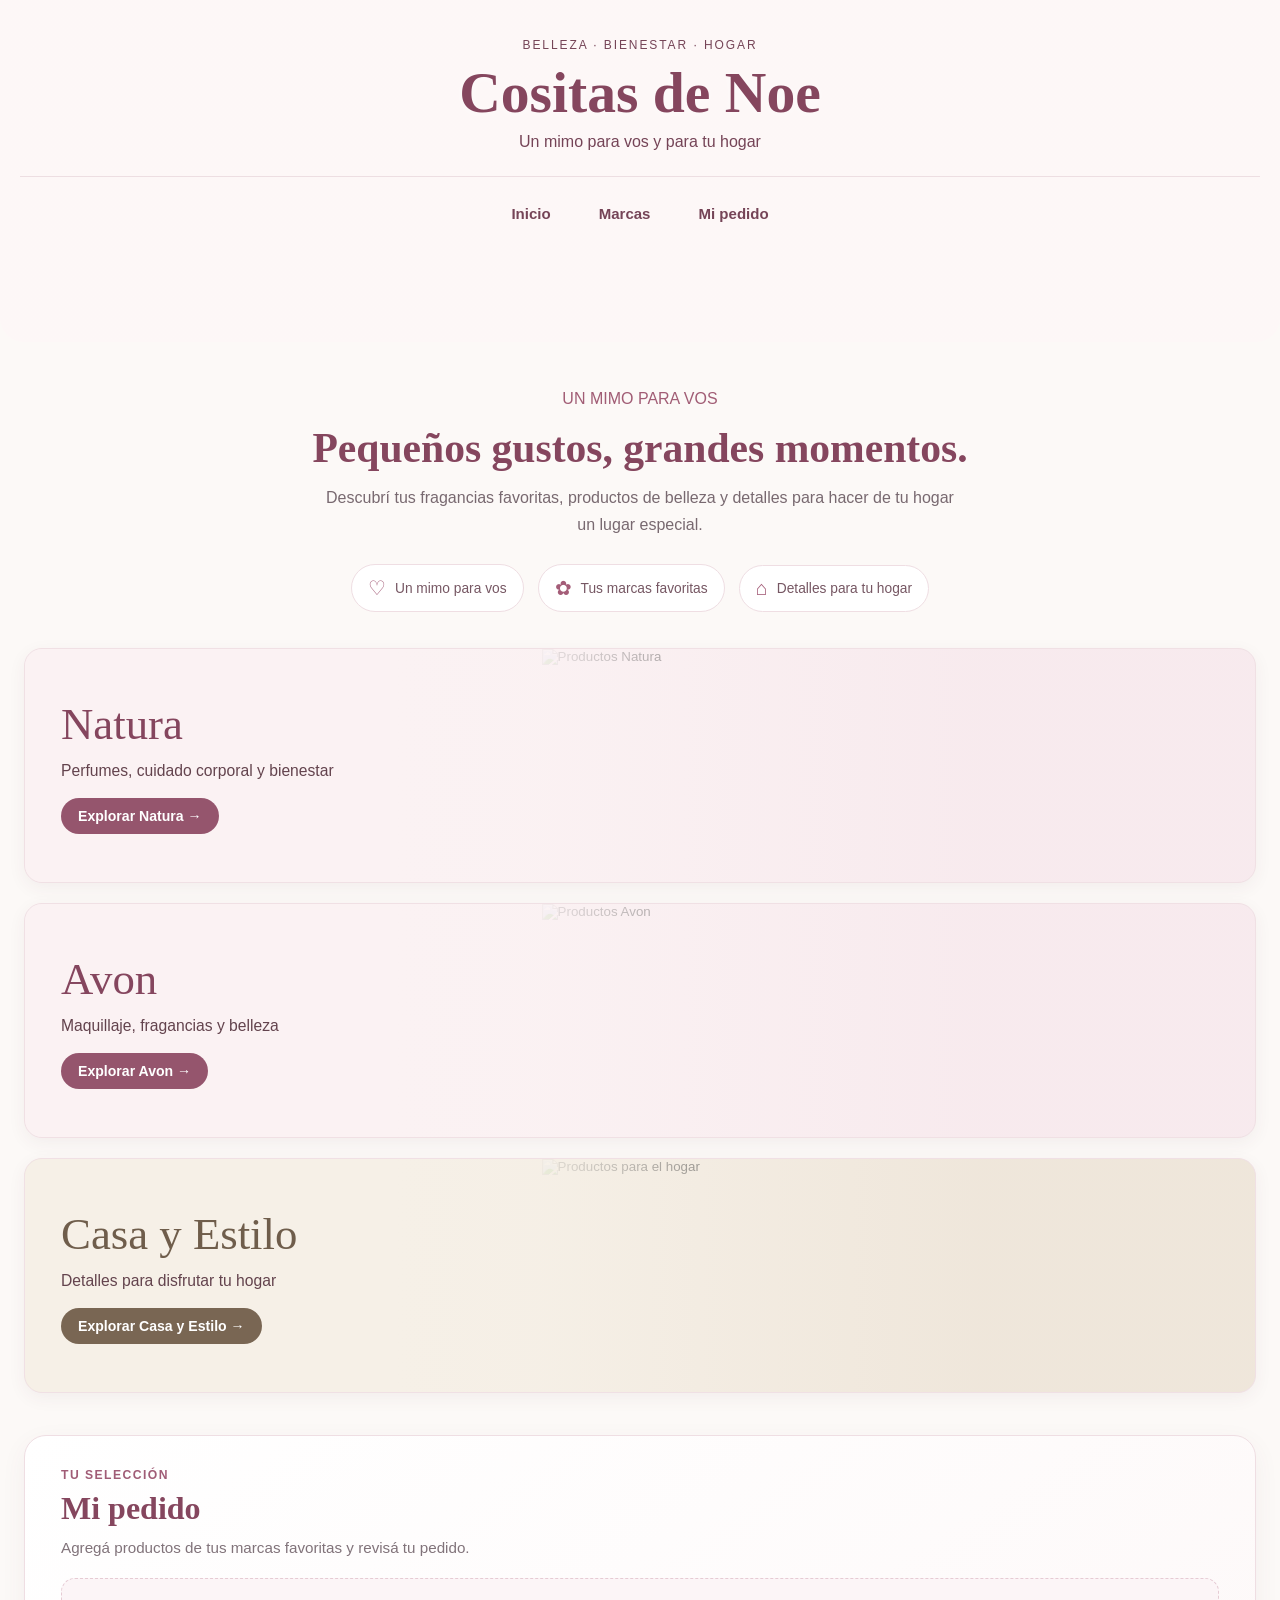
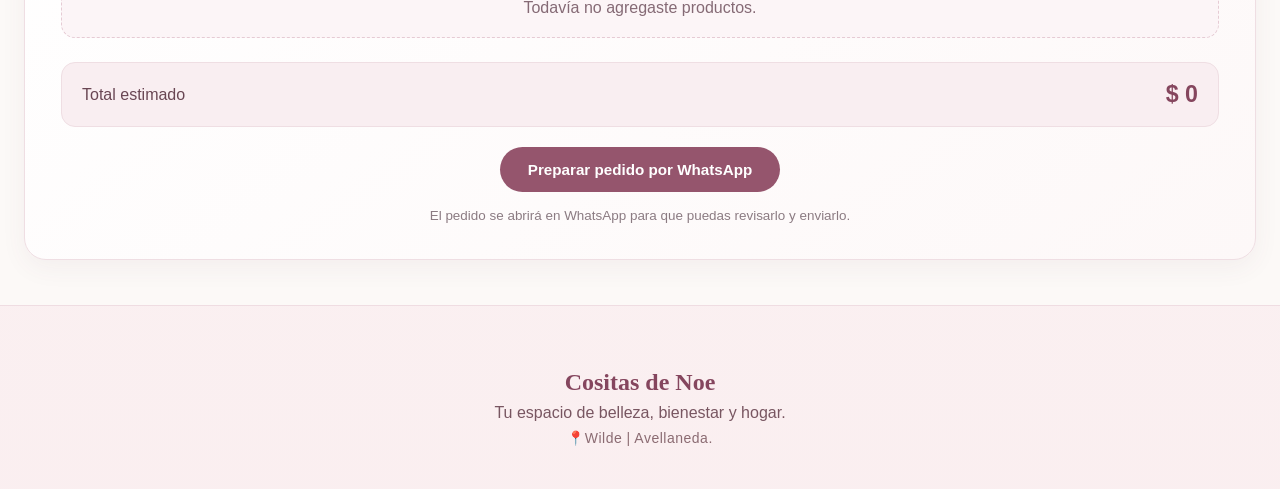
==== index.html @ 389de163 "Add files via upload" ====
<!DOCTYPE html>
<html lang="es">
<head>
  <meta charset="UTF-8">
  <meta name="viewport" content="width=device-width, initial-scale=1.0">
  <title>Cositas de Noe | Belleza y hogar</title>
  <link rel="stylesheet" href="estilos.css">
</head>
<body>
  <header class="encabezado">
    <p class="marca-chica">BELLEZA · BIENESTAR · HOGAR</p>
    <h1>Cositas de Noe</h1>
    <p class="subtitulo">Un mimo para vos y para tu hogar</p>

    <nav class="navegacion">
      <button type="button" id="ir-inicio">Inicio</button>
      <a href="#categorias">Marcas</a>
      <a href="#pedido">Mi pedido</a>
    </nav>
  </header>

  <main>
    <section id="inicio">
     
	<div class="presentacion">
 	 <p class="etiqueta">UN MIMO PARA VOS</p>
  	<h2>Pequeños gustos, grandes momentos.</h2>
 	 <p>
  	  Descubrí tus fragancias favoritas, productos de belleza
	    y detalles para hacer de tu hogar un lugar especial.
 	 </p>

  	<div class="beneficios">
  	  <div class="beneficio">
   	   <span class="beneficio-icono">♡</span>
    	  <span>Un mimo para vos</span>
 	   </div>

  	  <div class="beneficio">
    	  <span class="beneficio-icono">✿</span>
    	  <span>Tus marcas favoritas</span>
   	 </div>

   	 <div class="beneficio">
   	   <span class="beneficio-icono">⌂</span>
   	   <span>Detalles para tu hogar</span>
  	  </div>
	  </div>
	</div>


      <section id="categorias" class="categorias">
        <button class="banner banner-natura" type="button"
          data-categoria="Natura">
          <img src="imagenes/banner-natura.jpg" alt="Productos Natura">
          <span class="banner-texto">
            <strong>Natura</strong>
            <span>Perfumes, cuidado corporal y bienestar</span>
            <span class="banner-enlace">Explorar Natura →</span>
          </span>
        </button>

        <button class="banner banner-avon" type="button"
          data-categoria="Avon">
          <img src="imagenes/banner-avon.jpg" alt="Productos Avon">
          <span class="banner-texto">
            <strong>Avon</strong>
            <span>Maquillaje, fragancias y belleza</span>
            <span class="banner-enlace">Explorar Avon →</span>
          </span>
        </button>

        <button class="banner banner-casa" type="button"
          data-categoria="Casa y Estilo">
          <img src="imagenes/banner-casa.jpg" alt="Productos para el hogar">
          <span class="banner-texto">
            <strong>Casa y Estilo</strong>
            <span>Detalles para disfrutar tu hogar</span>
            <span class="banner-enlace">Explorar Casa y Estilo →</span>
          </span>
        </button>
      </section>
    </section>

    <section id="catalogo" class="catalogo" hidden>
      <button type="button" id="volver-categorias"
        class="boton-volver">← Volver a las marcas</button>

      <div class="titulo-seccion">
        <div>
          <p class="etiqueta">NUESTRO CATÁLOGO</p>
          <h2 id="titulo-catalogo">Productos</h2>
        </div>
        <p id="cantidad-productos" class="contador">0 productos</p>
      </div>

      <p id="categoria-vacia" class="carrito-vacio" hidden>
        Próximamente vas a encontrar productos de esta marca.
      </p>

      <div id="lista-productos" class="grilla-productos"></div>

      <button type="button" id="ver-mas" class="boton boton-verde boton-ancho" hidden>
        Ver más productos
      </button>
    </section>

    <section id="pedido" class="pedido">
      <p class="etiqueta">TU SELECCIÓN</p>
      <h2>Mi pedido</h2>
      <p class="ayuda">
        Agregá productos de tus marcas favoritas y revisá tu pedido.
      </p>

      <div id="carrito-vacio" class="carrito-vacio">
        Todavía no agregaste productos.
      </div>
      <ul id="lista-carrito" class="lista-carrito"></ul>

      <div class="total">
        <span>Total estimado</span>
        <strong id="total">$ 0</strong>
      </div>

      <button id="enviar-whatsapp"
        class="boton boton-verde boton-ancho" type="button">
        Preparar pedido por WhatsApp
      </button>

      <p class="nota">
        El pedido se abrirá en WhatsApp para que puedas revisarlo y enviarlo.
      </p>
    </section>
  </main>

  <footer>
    <p><strong>Cositas de Noe</strong></p>
    <p>Tu espacio de belleza, bienestar y hogar.</p>
    <p class="ubicacion">📍Wilde | Avellaneda.</p>
  </footer>

  <script src="script.js"></script>
</body>
</html>
---- estilos.css ----
/* Colores y tipografía de Cositas de Noe */
body {
  background: #fcf9f7;
  color: #45383c;
  font-family: "Lato", Arial, sans-serif;
}

.encabezado {
  background: linear-gradient(135deg, #f5e1e6, #f8f0e6);
}

.encabezado h1,
.presentacion h2,
.titulo-seccion h2,
.pedido h2 {
  color: #8b4e64;
  font-family: "Playfair Display", Georgia, serif;
}

.marca-chica,
.etiqueta {
  color: #a15d75;
}

.navegacion {
  display: flex;
  flex-wrap: wrap;
  justify-content: center;
  gap: 22px;
  margin-top: 24px;
}

.navegacion a,
.navegacion button {
  border: 0;
  padding: 8px 0;
  background: transparent;
  color: #754457;
  font: inherit;
  font-weight: bold;
  text-decoration: none;
  cursor: pointer;
}

.navegacion a:hover,
.navegacion button:hover {
  color: #b45d7d;
}

/* Portada con los tres banners */
.categorias {
  display: grid;
  gap: 24px;
  margin: 28px 0 55px;
}

.banner {
  position: relative;
  display: flex;
  align-items: center;
  width: 100%;
  min-height: 230px;
  overflow: hidden;
  padding: 30px;
  border: 0;
  border-radius: 22px;
  background: #f0dfe3;
  text-align: left;
  cursor: pointer;
  isolation: isolate;
  box-shadow: 0 6px 22px rgba(85, 49, 61, 0.09);
}

.banner img {
  position: absolute;
  z-index: -2;
  inset: 0;
  width: 100%;
  height: 100%;
  object-fit: cover;
  object-position: center;
  transition: transform 0.35s ease;
}

.banner::after {
  content: "";
  position: absolute;
  z-index: -1;
  inset: 0;
  background: linear-gradient(
    90deg,
    rgba(255, 247, 247, 0.97) 0%,
    rgba(255, 247, 247, 0.88) 38%,
    rgba(255, 247, 247, 0.12) 100%
  );
}

.banner:hover img {
  transform: scale(1.04);
}

.banner-texto {
  display: flex;
  flex-direction: column;
  align-items: flex-start;
  gap: 9px;
  max-width: 420px;
  color: #63434d;
}

.banner-texto strong {
  color: #85465e;
  font-family: "Playfair Display", Georgia, serif;
  font-size: clamp(2rem, 4vw, 2.8rem);
  font-weight: 500;
}

.banner-texto > span:nth-child(2) {
  font-size: 1rem;
  line-height: 1.5;
}

.banner-enlace {
  display: inline-block;
  margin-top: 8px;
  padding: 11px 17px;
  border-radius: 999px;
  background: #95556d;
  color: white;
  font-size: 0.9rem;
  font-weight: bold;
}

.banner-casa {
  background: #eae1d4;
}

.banner-casa::after {
  background: linear-gradient(
    90deg,
    rgba(248, 243, 235, 0.97) 0%,
    rgba(248, 243, 235, 0.86) 38%,
    rgba(248, 243, 235, 0.10) 100%
  );
}

.banner-casa .banner-texto strong {
  color: #6f5d4b;
}

.banner-casa .banner-enlace {
  background: #796653;
}

/* Catálogo y navegación */
.catalogo {
  margin: 42px 0;
  scroll-margin-top: 20px;
}

.boton-volver {
  margin-bottom: 22px;
  padding: 10px 16px;
  border: 1px solid #ead4dc;
  border-radius: 999px;
  background: white;
  color: #8b4e64;
  font-weight: bold;
  cursor: pointer;
}

.boton-verde {
  background: #95556d;
  color: white;
}

.boton-verde:hover {
  background: #7e4359;
}

.boton-agregar {
  background: #f4e2e8;
  color: #85465e;
}

.boton-agregar:hover {
  background: #ebd0da;
}

.boton-agregar:disabled {
  background: #eeeeee;
  color: #777777;
  cursor: not-allowed;
}

.tarjeta {
  border-color: #eee2e4;
  box-shadow: 0 5px 20px rgba(85, 49, 61, 0.06);
}

.imagen-producto {
  background: #faf2f1;
}

.pedido {
  border-color: #eee2e4;
}

.total {
  border-top-color: #f0dce3;
}

footer {
  background: #f4e9e5;
}

footer strong {
  color: #85465e;
}

/* Respeta los elementos ocultos por JavaScript */
[hidden] {
  display: none !important;
}

@media (max-width: 600px) {
  .banner {
    min-height: 205px;
    padding: 22px;
    border-radius: 17px;
  }

  .banner::after {
    background: linear-gradient(
      90deg,
      rgba(255, 247, 247, 0.96) 0%,
      rgba(255, 247, 247, 0.82) 62%,
      rgba(255, 247, 247, 0.24) 100%
    );
  }

  .banner-texto {
    max-width: 85%;
  }

  .banner-texto > span:nth-child(2) {
    font-size: 0.9rem;
  }

  .navegacion {
    gap: 18px;
  }
}

/* Banners compactos para la portada */
.categorias {
  display: grid;
  gap: 22px;
  margin: 30px 0 50px;
}

.banner {
  position: relative;
  display: flex;
  align-items: center;
  min-height: 260px;
  width: 100%;
  padding: 32px 38px;
  overflow: hidden;
  border: 1px solid #f0e0e4;
  border-radius: 22px;
  background: #f7e9ed;
  text-align: left;
  cursor: pointer;
  box-shadow: 0 8px 24px rgba(93, 57, 68, 0.07);
}

.banner img {
  position: absolute;
  inset: 0 0 0 auto;
  width: 58%;
  height: 100%;
  object-fit: cover;
  object-position: center;
  z-index: 0;
}

.banner::after {
  content: "";
  position: absolute;
  inset: 0;
  z-index: 1;
  background: linear-gradient(
    90deg,
    #fbf2f3 0%,
    rgba(251, 242, 243, 0.98) 35%,
    rgba(251, 242, 243, 0.70) 52%,
    rgba(251, 242, 243, 0.03) 100%
  );
  pointer-events: none;
}

.banner-texto {
  position: relative;
  z-index: 2;
  display: flex;
  flex-direction: column;
  align-items: flex-start;
  gap: 10px;
  width: 55%;
  max-width: 460px;
  color: #63434d;
}

.banner-texto strong {
  font-family: "Playfair Display", Georgia, serif;
  font-size: clamp(2rem, 4vw, 3rem);
  font-weight: 500;
  color: #85465e;
}

.banner-texto > span:nth-child(2) {
  font-size: 1rem;
  line-height: 1.5;
}

.banner-enlace {
  margin-top: 8px;
  padding: 11px 18px;
  border-radius: 999px;
  background: #95556d;
  color: white;
  font-size: 0.9rem;
  font-weight: bold;
}

.banner-casa {
  background: #eee5d9;
}

.banner-casa::after {
  background: linear-gradient(
    90deg,
    #f6f0e7 0%,
    rgba(246, 240, 231, 0.98) 35%,
    rgba(246, 240, 231, 0.70) 52%,
    rgba(246, 240, 231, 0.03) 100%
  );
}

.banner-casa .banner-texto strong {
  color: #6f5d4b;
}

.banner-casa .banner-enlace {
  background: #796653;
}

@media (max-width: 600px) {
  .banner {
    min-height: 230px;
    padding: 22px;
  }

  .banner img {
    width: 75%;
  }

  .banner-texto {
    width: 75%;
  }

  .banner::after {
    background: linear-gradient(
      90deg,
      rgba(251, 242, 243, 0.98) 0%,
      rgba(251, 242, 243, 0.88) 52%,
      rgba(251, 242, 243, 0.18) 100%
    );
  }

  .banner-casa::after {
    background: linear-gradient(
      90deg,
      rgba(246, 240, 231, 0.98) 0%,
      rgba(246, 240, 231, 0.88) 52%,
      rgba(246, 240, 231, 0.18) 100%
    );
  }
}

/* ===== DISEÑO GENERAL ===== */

body {
  margin: 0;
  background: #fcf9f7;
  color: #493a40;
  font-family: "Lato", Arial, sans-serif;
}

.encabezado {
  padding: 38px 20px 24px;
  text-align: center;
  background: linear-gradient(135deg, #f7e8ec, #f8f1e8);
}

.encabezado h1 {
  margin: 8px 0;
  font-family: "Playfair Display", Georgia, serif;
  font-size: clamp(2.4rem, 5vw, 3.6rem);
  color: #85465e;
}

.encabezado .subtitulo {
  margin: 8px 0 20px;
  color: #73545e;
}

.marca-chica {
  margin: 0;
  font-size: 0.75rem;
  letter-spacing: 0.16em;
  color: #a15d75;
}

.navegacion {
  display: flex;
  justify-content: center;
  align-items: center;
  gap: 28px;
  margin-top: 18px;
}

.navegacion a,
.navegacion button {
  color: #754457;
  font: inherit;
  font-weight: 700;
  text-decoration: none;
  border: 0;
  background: transparent;
  cursor: pointer;
}

/* ===== CONTENIDO CENTRAL ===== */

main {
  width: min(1120px, calc(100% - 40px));
  margin: 0 auto;
}

.presentacion {
  max-width: 680px;
  margin: 48px auto 36px;
  text-align: center;
}

.presentacion h2,
.titulo-seccion h2,
.pedido h2 {
  color: #85465e;
  font-family: "Playfair Display", Georgia, serif;
}

/* ===== BANNERS DE MARCAS ===== */

.categorias {
  display: grid;
  gap: 22px;
  margin: 0 auto 54px;
}

.banner {
  position: relative;
  isolation: isolate;
  display: flex;
  align-items: center;
  width: 100%;
  min-height: 235px;
  padding: 30px 36px;
  box-sizing: border-box;
  overflow: hidden;
  border: 1px solid #f0e0e4;
  border-radius: 18px;
  background: #f7e9ed;
  text-align: left;
  cursor: pointer;
  box-shadow: 0 5px 18px rgba(93, 57, 68, 0.06);
}

.banner img {
  position: absolute;
  z-index: -2;
  top: 0;
  right: 0;
  width: 58%;
  height: 100%;
  object-fit: cover;
  object-position: center;
}

.banner::after {
  content: "";
  position: absolute;
  z-index: -1;
  inset: 0;
  background: linear-gradient(
    90deg,
    #fbf2f3 0%,
    #fbf2f3 30%,
    rgba(251, 242, 243, 0.92) 42%,
    rgba(251, 242, 243, 0.12) 78%
  );
  pointer-events: none;
}

.banner-texto {
  display: flex;
  flex-direction: column;
  align-items: flex-start;
  gap: 9px;
  width: 53%;
  max-width: 440px;
  color: #63434d;
}

.banner-texto strong {
  font-family: "Playfair Display", Georgia, serif;
  font-size: clamp(2rem, 3.5vw, 2.8rem);
  font-weight: 500;
  color: #85465e;
}

.banner-texto > span:nth-child(2) {
  font-size: 0.98rem;
  line-height: 1.5;
}

.banner-enlace {
  margin-top: 7px;
  padding: 10px 17px;
  border-radius: 999px;
  background: #95556d;
  color: #fff;
  font-size: 0.88rem;
  font-weight: 700;
}

.banner-casa {
  background: #eee5d9;
}

.banner-casa::after {
  background: linear-gradient(
    90deg,
    #f6f0e7 0%,
    #f6f0e7 30%,
    rgba(246, 240, 231, 0.92) 42%,
    rgba(246, 240, 231, 0.12) 78%
  );
}

.banner-casa .banner-texto strong {
  color: #6f5d4b;
}

.banner-casa .banner-enlace {
  background: #796653;
}

/* ===== MÓVILES ===== */

@media (max-width: 600px) {
  main {
    width: calc(100% - 24px);
  }

  .encabezado {
    padding: 30px 16px 22px;
  }

  .navegacion {
    gap: 18px;
  }

  .banner {
    min-height: 215px;
    padding: 22px;
  }

  .banner img {
    width: 70%;
  }

  .banner-texto {
    width: 72%;
  }

  .banner-texto > span:nth-child(2) {
    font-size: 0.88rem;
  }

  .banner::after {
    background: linear-gradient(
      90deg,
      rgba(251, 242, 243, 0.98) 0%,
      rgba(251, 242, 243, 0.90) 48%,
      rgba(251, 242, 243, 0.15) 100%
    );
  }

  .banner-casa::after {
    background: linear-gradient(
      90deg,
      rgba(246, 240, 231, 0.98) 0%,
      rgba(246, 240, 231, 0.90) 48%,
      rgba(246, 240, 231, 0.15) 100%
    );
  }
}

/* ===== APROVECHAR MEJOR EL ANCHO DE LA PANTALLA ===== */

main {
  width: calc(100% - 48px);
  max-width: 1500px;
  margin: 0 auto;
}

/* Un poco menos de margen lateral en las secciones */
.presentacion {
  max-width: 850px;
  margin: 42px auto 32px;
}

.categorias {
  width: 100%;
  margin: 0 auto 40px;
  gap: 20px;
}

.catalogo,
.pedido {
  width: 100%;
  box-sizing: border-box;
}

/* Mejor presentación del pedido */
.pedido {
  padding: 30px;
  border: 1px solid #eee0e4;
  border-radius: 18px;
  background: #fff;
  box-shadow: 0 5px 20px rgba(85, 49, 61, 0.05);
}

.pedido h2 {
  margin-top: 5px;
}

.boton-ancho {
  display: block;
  width: 100%;
  box-sizing: border-box;
  padding: 14px 20px;
  border: none;
  border-radius: 999px;
  background: #95556d;
  color: white;
  font-size: 1rem;
  font-weight: 700;
  cursor: pointer;
}

.boton-ancho:hover {
  background: #7e4359;
}

.nota,
.ayuda,
.contador {
  color: #786970;
}

/* Pie de página */
footer {
  margin-top: 40px;
  padding: 28px 24px;
  text-align: center;
  background: #f4e9e5;
  color: #786970;
}

footer p {
  margin: 5px;
}

/* En celulares, conservar márgenes cómodos */
@media (max-width: 600px) {
  main {
    width: calc(100% - 24px);
  }

  .pedido {
    padding: 20px 16px;
  }
}

.encabezado {
  background:
    linear-gradient(
      rgba(255, 245, 247, 0.48),
      rgba(255, 245, 247, 0.48)
    ),
    url("imagenes/fondoenunciado.jpg");

  background-size: cover;
  background-position: center;
  background-repeat: no-repeat;

  min-height: 280px;
  padding: 38px 20px 28px;
  text-align: center;
  border-radius: 0 0 24px 24px;
}

.encabezado h1 {
  color: #85465e;
  text-shadow: 0 1px 8px rgba(255, 255, 255, 0.6);
}

.encabezado .subtitulo,
.encabezado .marca-chica,
.encabezado .navegacion a,
.encabezado .navegacion button {
  color: #754457;
}

/* Fondo delicado para el pie de página */
footer {
  position: relative;
  isolation: isolate;
  overflow: hidden;
  padding: 55px 24px 35px;
  margin-top: 45px;
  text-align: center;
  background:
    linear-gradient(
      rgba(250, 237, 239, 0.78),
      rgba(250, 237, 239, 0.88)
    ),
    url("imagenes/fondoenunciado.jpg");
  background-size: cover;
  background-position: center bottom;
  background-repeat: no-repeat;
  border-top: 1px solid #efdde2;
  color: #785661;
}

footer p {
  position: relative;
  margin: 8px 0;
}

footer strong {
  color: #85465e;
  font-family: "Playfair Display", Georgia, serif;
  font-size: 1.5rem;
}


/* ===== TARJETAS DE PRODUCTOS: DISEÑO ELEGANTE ===== */

.grilla-productos {
  display: grid;
  grid-template-columns: repeat(4, minmax(0, 1fr));
  gap: 22px;
  align-items: stretch;
}

/* Tarjeta */
.tarjeta {
  display: flex;
  flex-direction: column;
  min-width: 0;
  overflow: hidden;
  border: 1px solid #eee3e5;
  border-radius: 15px;
  background: #fff;
  box-shadow: 0 4px 14px rgba(91, 57, 67, 0.06);
  transition: transform 0.2s ease, box-shadow 0.2s ease;
}

.tarjeta:hover {
  transform: translateY(-3px);
  box-shadow: 0 9px 22px rgba(91, 57, 67, 0.11);
}

/* Imagen: tamaño controlado y fondo suave */
.imagen-producto {
  display: flex;
  align-items: center;
  justify-content: center;
  height: 210px;
  min-height: 210px;
  padding: 16px;
  overflow: hidden;
  background: #fbf6f5;
  box-sizing: border-box;
}

.imagen-producto img {
  display: block;
  width: 100%;
  height: 100%;
  max-width: 100%;
  max-height: 100%;
  object-fit: contain;
  object-position: center;
  transition: transform 0.25s ease;
}

.tarjeta:hover .imagen-producto img {
  transform: scale(1.035);
}

/* Información del producto */
.contenido-tarjeta {
  display: flex;
  flex: 1;
  flex-direction: column;
  padding: 16px;
}

.categoria {
  margin: 0 0 7px;
  color: #a0647b;
  font-size: 0.72rem;
  font-weight: 700;
  letter-spacing: 0.07em;
  text-transform: uppercase;
}

.contenido-tarjeta h3 {
  margin: 0 0 8px;
  color: #694653;
  font-family: "Lato", Arial, sans-serif;
  font-size: 1rem;
  line-height: 1.4;
}

.descripcion {
  flex: 1;
  min-height: 0;
  margin: 0 0 12px;
  color: #81737a;
  font-size: 0.86rem;
  line-height: 1.5;
}

.stock {
  margin: 0 0 12px;
  color: #71846c;
  font-size: 0.8rem;
}

/* Precio y botón */
.fila-precio {
  display: flex;
  flex-wrap: wrap;
  align-items: center;
  justify-content: space-between;
  gap: 10px;
  margin-top: auto;
}

.precio {
  color: #85465e;
  font-size: 1.1rem;
  font-weight: 700;
}

/* Botón agregar: pequeño, redondeado y delicado */
.boton-agregar {
  display: inline-flex;
  align-items: center;
  justify-content: center;
  padding: 9px 13px;
  border: 1px solid #95556d;
  border-radius: 999px;
  background: #95556d;
  color: #fff;
  font-family: inherit;
  font-size: 0.82rem;
  font-weight: 700;
  white-space: nowrap;
  cursor: pointer;
  transition: background 0.2s ease, color 0.2s ease;
}

.boton-agregar:hover:not(:disabled) {
  background: #7e4359;
  border-color: #7e4359;
}

.boton-agregar:disabled {
  border-color: #e6dfe1;
  background: #f3eff0;
  color: #93858b;
  cursor: not-allowed;
}

/* Botón Ver más */
#ver-mas {
  display: block;
  width: auto;
  min-width: 180px;
  margin: 28px auto 0;
  padding: 12px 25px;
  border: 1px solid #95556d;
  border-radius: 999px;
  background: #95556d;
  color: white;
  font-size: 0.92rem;
  font-weight: 700;
  cursor: pointer;
}

#ver-mas:hover {
  background: #7e4359;
}

#ver-mas[hidden] {
  display: none !important;
}

/* Tablet */
@media (max-width: 1000px) {
  .grilla-productos {
    grid-template-columns: repeat(3, minmax(0, 1fr));
    gap: 16px;
  }

  .imagen-producto {
    height: 190px;
    min-height: 190px;
  }
}

/* Celular */
@media (max-width: 650px) {
  .grilla-productos {
    grid-template-columns: repeat(2, minmax(0, 1fr));
    gap: 12px;
  }

  .imagen-producto {
    height: 155px;
    min-height: 155px;
    padding: 10px;
  }

  .contenido-tarjeta {
    padding: 12px;
  }

  .contenido-tarjeta h3 {
    font-size: 0.92rem;
  }

  .descripcion {
    font-size: 0.8rem;
  }

  .fila-precio {
    align-items: flex-start;
    flex-direction: column;
    gap: 9px;
  }

  .boton-agregar {
    width: 100%;
    box-sizing: border-box;
  }
}

/* ===== DISEÑO MEJORADO DEL CARRITO ===== */

.pedido {
  margin: 42px 0;
  padding: 32px 36px;
  border: 1px solid #efdee3;
  border-radius: 22px;
  background: linear-gradient(145deg, #ffffff, #fdf8f8);
  box-shadow: 0 8px 26px rgba(105, 65, 80, 0.06);
}

/* Etiqueta superior */
.pedido > .etiqueta {
  margin: 0 0 8px;
  color: #a05c76;
  font-size: 0.76rem;
  font-weight: 700;
  letter-spacing: 0.12em;
}

/* Título */
.pedido h2 {
  margin: 0 0 12px;
  color: #85465e;
  font-family: "Playfair Display", Georgia, serif;
  font-size: 2rem;
}

/* Texto de ayuda */
.pedido .ayuda {
  margin: 0 0 22px;
  color: #81737a;
  font-size: 0.95rem;
}

/* Carrito vacío */
.carrito-vacio {
  margin: 0;
  padding: 20px;
  border: 1px dashed #e6cbd4;
  border-radius: 14px;
  background: #fcf5f7;
  color: #856a75;
  text-align: center;
}

/* Filas de productos dentro del pedido */
.lista-carrito {
  margin: 12px 0 0;
  padding: 0;
  list-style: none;
}

.item-carrito {
  align-items: center;
  padding: 16px 0;
  border-bottom: 1px solid #f0e4e7;
}

.item-carrito strong {
  color: #694653;
}

.controles-cantidad {
  flex-wrap: wrap;
}

/* Total separado visualmente */
.total {
  display: flex;
  align-items: center;
  justify-content: space-between;
  gap: 15px;
  margin: 24px 0 20px;
  padding: 18px 20px;
  border: 1px solid #efdee3;
  border-radius: 14px;
  background: #f9eef1;
  color: #694653;
  font-size: 1rem;
}

.total strong {
  color: #85465e;
  font-size: 1.45rem;
  white-space: nowrap;
}

/* Botón WhatsApp más elegante y proporcionado */
.pedido .boton-ancho {
  display: block;
  width: fit-content;
  max-width: 100%;
  margin: 0 auto;
  padding: 14px 28px;
  border: none;
  border-radius: 999px;
  background: #95556d;
  color: #ffffff;
  font-size: 0.95rem;
  font-weight: 700;
  text-align: center;
  cursor: pointer;
  transition: background 0.2s ease, transform 0.2s ease;
}

.pedido .boton-ancho:hover {
  background: #7e4359;
  transform: translateY(-1px);
}

.pedido .nota {
  margin: 14px 0 0;
  color: #8b7b82;
  font-size: 0.84rem;
  text-align: center;
  line-height: 1.5;
}

/* Adaptación para celulares */
@media (max-width: 600px) {
  .pedido {
    padding: 22px 16px;
    border-radius: 17px;
  }

  .pedido h2 {
    font-size: 1.7rem;
  }

  .total {
    padding: 15px;
  }

  .total strong {
    font-size: 1.2rem;
  }

  .pedido .boton-ancho {
    width: 100%;
    box-sizing: border-box;
    padding: 13px 16px;
  }

  .item-carrito {
    align-items: flex-start;
    flex-direction: column;
  }
}

/* Navegación más ordenada */
.encabezado {
  position: relative;
  padding-bottom: 24px;
}

.navegacion {
  display: flex;
  align-items: center;
  justify-content: center;
  gap: 12px;
  margin: 25px auto 0;
  padding-top: 18px;
  border-top: 1px solid rgba(149, 85, 109, 0.15);
}

.navegacion a,
.navegacion button {
  display: inline-flex;
  align-items: center;
  justify-content: center;
  padding: 10px 18px;
  border: 0;
  border-radius: 999px;
  background: transparent;
  color: #754457;
  font: inherit;
  font-size: 0.94rem;
  font-weight: 700;
  text-decoration: none;
  cursor: pointer;
  transition: background 0.2s ease, color 0.2s ease;
}

.navegacion a:hover,
.navegacion button:hover {
  background: #f2e1e7;
  color: #85465e;
}

/* Presentación */
.presentacion {
  max-width: 850px;
  margin: 48px auto 36px;
  padding: 0 16px;
  box-sizing: border-box;
  text-align: center;
}

.presentacion h2 {
  margin: 8px 0 12px;
  color: #85465e;
  font-family: "Playfair Display", Georgia, serif;
  font-size: clamp(1.9rem, 4vw, 2.6rem);
}

.presentacion > p:not(.etiqueta) {
  max-width: 650px;
  margin: 0 auto;
  color: #786970;
  line-height: 1.7;
}

/* Beneficios */
.beneficios {
  display: flex;
  align-items: center;
  justify-content: center;
  flex-wrap: wrap;
  gap: 14px;
  margin-top: 26px;
}

.beneficio {
  display: flex;
  align-items: center;
  gap: 9px;
  padding: 11px 16px;
  border: 1px solid #efdee3;
  border-radius: 999px;
  background: #fff;
  color: #765763;
  font-size: 0.86rem;
}

.beneficio-icono {
  color: #a45d78;
  font-size: 1.25rem;
}

/* Ajustes para celular */
@media (max-width: 600px) {
  .navegacion {
    gap: 4px;
    flex-wrap: wrap;
  }

  .navegacion a,
  .navegacion button {
    padding: 9px 12px;
    font-size: 0.86rem;
  }

  .presentacion {
    margin: 34px auto 28px;
  }

  .beneficios {
    gap: 9px;
  }

  .beneficio {
    padding: 9px 12px;
    font-size: 0.8rem;
  }
}
.ubicacion {
  font-size: 0.9rem;
  color: #8b6b72;
  margin-top: 8px;
  letter-spacing: 0.5px;
}
footer .ubicacion {
  display: block;
  visibility: visible;
  color: #8b6b72;
  font-size: 14px;
  margin-top: 8px;
}
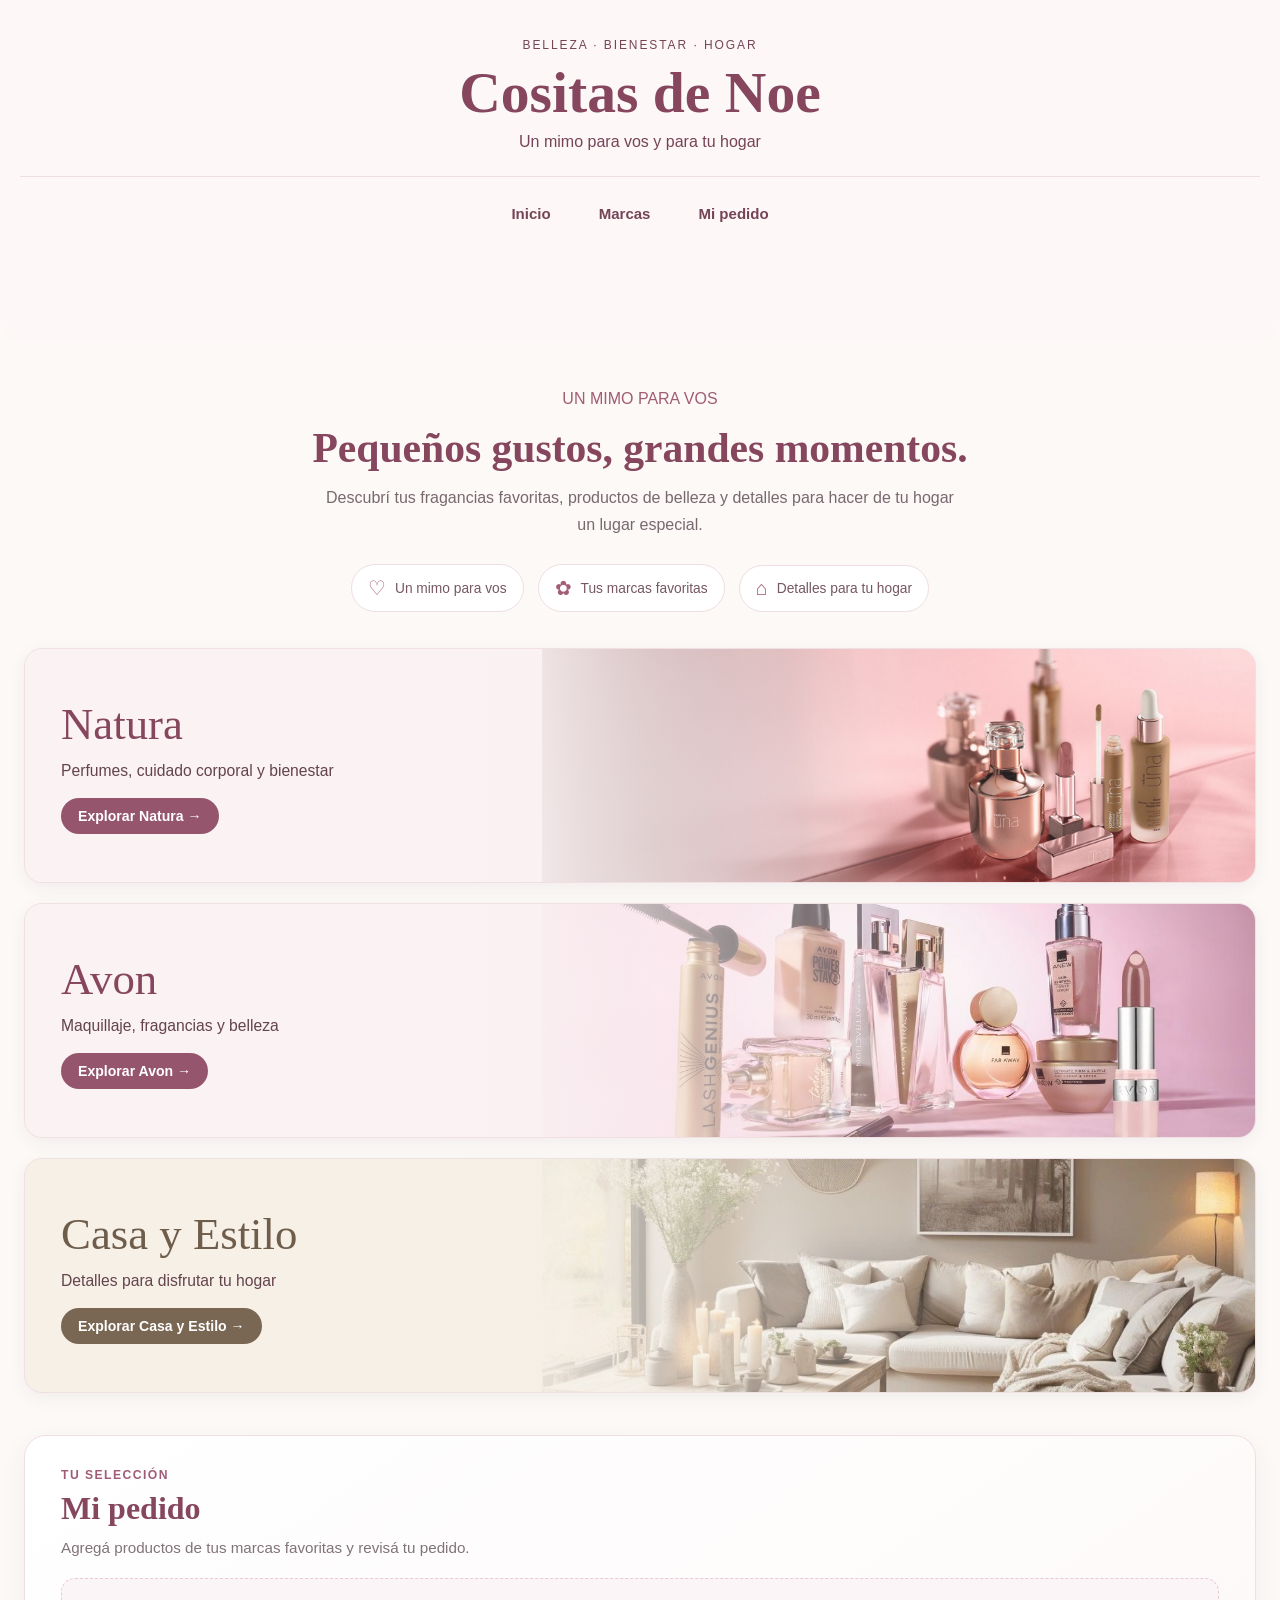
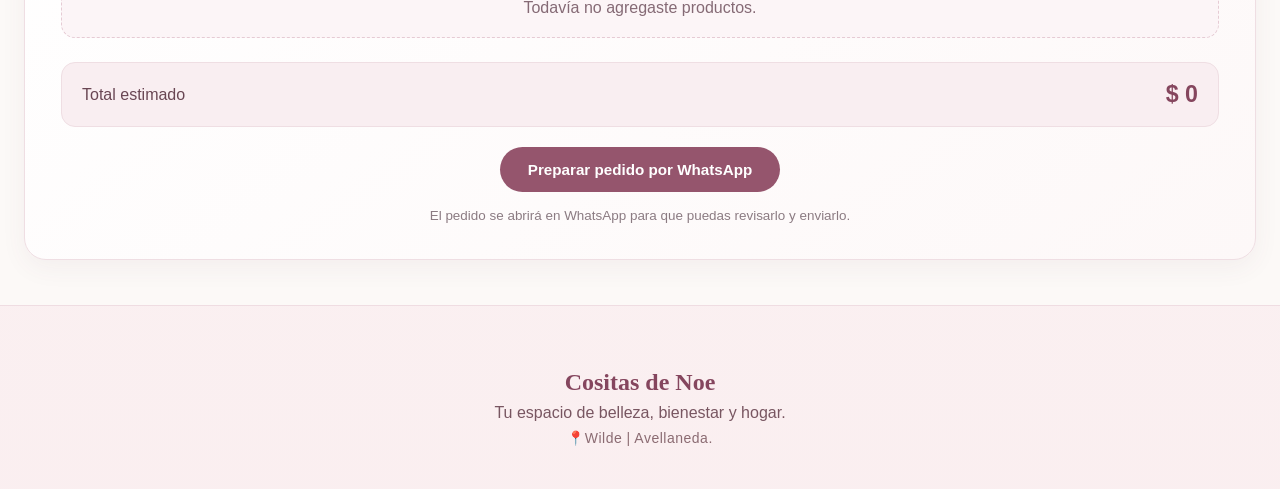
==== commit 304b7b38: "Update index.html" ====
--- a/index.html
+++ b/index.html
@@ -53,7 +53,7 @@
       <section id="categorias" class="categorias">
         <button class="banner banner-natura" type="button"
           data-categoria="Natura">
-          <img src="imagenes/banner-natura.jpg" alt="Productos Natura">
+          <img src="banner-natura.jpg" alt="Productos Natura">
           <span class="banner-texto">
             <strong>Natura</strong>
             <span>Perfumes, cuidado corporal y bienestar</span>
@@ -63,7 +63,7 @@
 
         <button class="banner banner-avon" type="button"
           data-categoria="Avon">
-          <img src="imagenes/banner-avon.jpg" alt="Productos Avon">
+          <img src="banner-avon.jpg" alt="Productos Avon">
           <span class="banner-texto">
             <strong>Avon</strong>
             <span>Maquillaje, fragancias y belleza</span>
@@ -73,7 +73,7 @@
 
         <button class="banner banner-casa" type="button"
           data-categoria="Casa y Estilo">
-          <img src="imagenes/banner-casa.jpg" alt="Productos para el hogar">
+          <img src="banner-casa.jpg" alt="Productos para el hogar">
           <span class="banner-texto">
             <strong>Casa y Estilo</strong>
             <span>Detalles para disfrutar tu hogar</span>
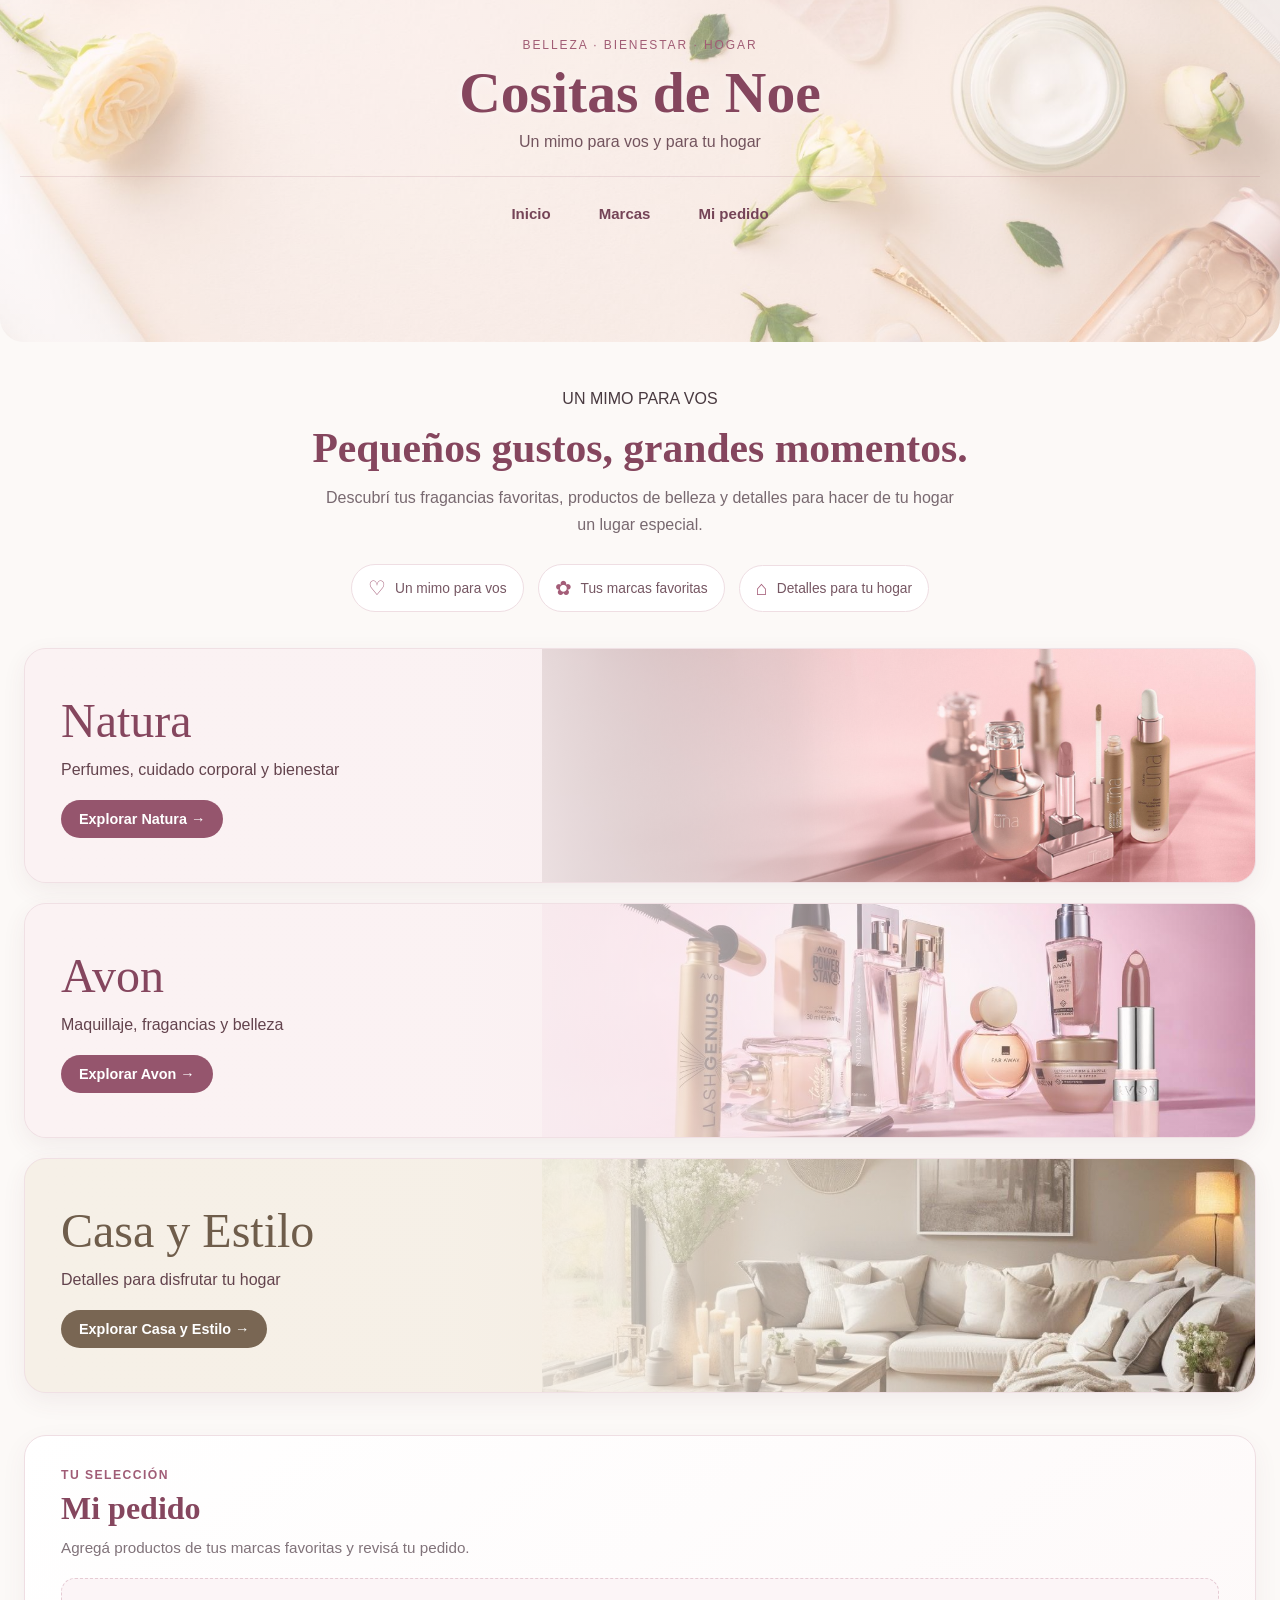
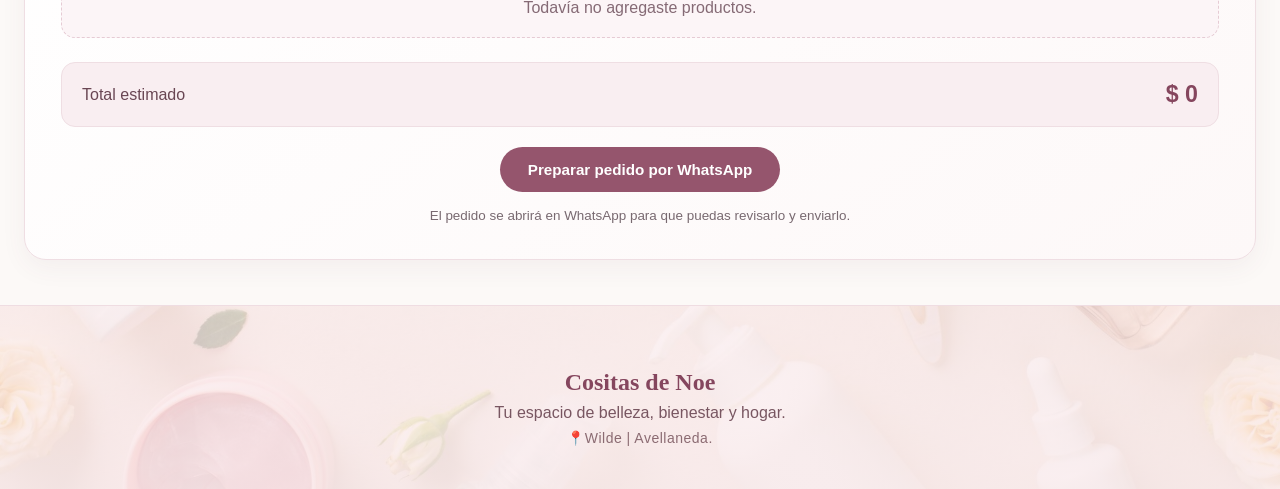
==== commit 6fd2c200: "Update index.html" ====
--- a/index.html
+++ b/index.html
@@ -94,7 +94,7 @@
         </div>
         <p id="cantidad-productos" class="contador">0 productos</p>
       </div>
-
+      <div id="filtros-categorias" class="filtros-categorias"></div>
       <p id="categoria-vacia" class="carrito-vacio" hidden>
         Próximamente vas a encontrar productos de esta marca.
       </p>
--- a/estilos.css
+++ b/estilos.css
@@ -1,272 +1,174 @@
-
-/* Colores y tipografía de Cositas de Noe */
+/* ===== 1. VARIABLES Y ESTILOS BASE ===== */
+:root {
+  --color-bg-principal: #fcf9f7;
+  --color-texto-principal: #493a40;
+  --color-primario: #85465e;
+  --color-primario-hover: #7e4359;
+  --color-secundario: #95556d;
+  --color-subtitulos: #73545e;
+  --color-etiquetas: #a15d75;
+  --color-borde-suave: #eee0e4;
+  --color-card-bg: #ffffff;
+  
+  --fuente-serif: "Playfair Display", Georgia, serif;
+  --fuente-sans: "Lato", Arial, sans-serif;
+}
+
 body {
-  background: #fcf9f7;
-  color: #45383c;
-  font-family: "Lato", Arial, sans-serif;
-}
-
+  margin: 0;
+  background: var(--color-bg-principal);
+  color: var(--color-texto-principal);
+  font-family: var(--fuente-sans);
+}
+
+main {
+  width: calc(100% - 48px);
+  max-width: 1500px;
+  margin: 0 auto;
+}
+
+[hidden] {
+  display: none !important;
+}
+
+/* ===== 2. ENCABEZADO Y NAVEGACIÓN ===== */
 .encabezado {
-  background: linear-gradient(135deg, #f5e1e6, #f8f0e6);
-}
-
-.encabezado h1,
+  position: relative;
+  min-height: 280px;
+  padding: 38px 20px 24px;
+  border-radius: 0 0 24px 24px;
+  text-align: center;
+  background: 
+    linear-gradient(rgba(255, 245, 247, 0.48), rgba(255, 245, 247, 0.48)),
+    url("fondoenunciado.jpg") center/cover no-repeat;
+}
+
+.marca-chica {
+  margin: 0;
+  color: var(--color-etiquetas);
+  font-size: 0.75rem;
+  letter-spacing: 0.16em;
+}
+
+.encabezado h1 {
+  margin: 8px 0;
+  color: var(--color-primario);
+  font-family: var(--fuente-serif);
+  font-size: clamp(2.4rem, 5vw, 3.6rem);
+  text-shadow: 0 1px 8px rgba(255, 255, 255, 0.6);
+}
+
+.encabezado .subtitulo {
+  margin: 8px 0 20px;
+  color: var(--color-subtitulos);
+}
+
+.navegacion {
+  display: flex;
+  align-items: center;
+  justify-content: center;
+  flex-wrap: wrap;
+  gap: 12px;
+  margin: 25px auto 0;
+  padding-top: 18px;
+  border-top: 1px solid rgba(149, 85, 109, 0.15);
+}
+
+.navegacion a,
+.navegacion button {
+  display: inline-flex;
+  align-items: center;
+  justify-content: center;
+  padding: 10px 18px;
+  border: 0;
+  border-radius: 999px;
+  background: transparent;
+  color: #754457;
+  font: inherit;
+  font-size: 0.94rem;
+  font-weight: 700;
+  text-decoration: none;
+  cursor: pointer;
+  transition: background 0.2s ease, color 0.2s ease;
+}
+
+.navegacion a:hover,
+.navegacion button:hover {
+  background: #f2e1e7;
+  color: var(--color-primario);
+}
+
+/* ===== 3. SECCIÓN PRESENTACIÓN ===== */
+.presentacion {
+  max-width: 850px;
+  margin: 48px auto 36px;
+  padding: 0 16px;
+  box-sizing: border-box;
+  text-align: center;
+}
+
 .presentacion h2,
 .titulo-seccion h2,
 .pedido h2 {
-  color: #8b4e64;
-  font-family: "Playfair Display", Georgia, serif;
-}
-
-.marca-chica,
-.etiqueta {
-  color: #a15d75;
-}
-
-.navegacion {
-  display: flex;
+  color: var(--color-primario);
+  font-family: var(--fuente-serif);
+}
+
+.presentacion h2 {
+  margin: 8px 0 12px;
+  font-size: clamp(1.9rem, 4vw, 2.6rem);
+}
+
+.presentacion > p:not(.etiqueta) {
+  max-width: 650px;
+  margin: 0 auto;
+  color: #786970;
+  line-height: 1.7;
+}
+
+.beneficios {
+  display: flex;
+  align-items: center;
+  justify-content: center;
   flex-wrap: wrap;
-  justify-content: center;
-  gap: 22px;
-  margin-top: 24px;
-}
-
-.navegacion a,
-.navegacion button {
-  border: 0;
-  padding: 8px 0;
-  background: transparent;
-  color: #754457;
-  font: inherit;
-  font-weight: bold;
-  text-decoration: none;
-  cursor: pointer;
-}
-
-.navegacion a:hover,
-.navegacion button:hover {
-  color: #b45d7d;
-}
-
-/* Portada con los tres banners */
+  gap: 14px;
+  margin-top: 26px;
+}
+
+.beneficio {
+  display: flex;
+  align-items: center;
+  gap: 9px;
+  padding: 11px 16px;
+  border: 1px solid #efdee3;
+  border-radius: 999px;
+  background: #fff;
+  color: #765763;
+  font-size: 0.86rem;
+}
+
+.beneficio-icono {
+  color: #a45d78;
+  font-size: 1.25rem;
+}
+
+/* ===== 4. BANNERS DE MARCAS / CATEGORÍAS ===== */
 .categorias {
+  width: 100%;
   display: grid;
-  gap: 24px;
-  margin: 28px 0 55px;
+  gap: 20px;
+  margin: 0 auto 40px;
 }
 
 .banner {
   position: relative;
+  isolation: isolate;
   display: flex;
   align-items: center;
   width: 100%;
-  min-height: 230px;
-  overflow: hidden;
-  padding: 30px;
-  border: 0;
-  border-radius: 22px;
-  background: #f0dfe3;
-  text-align: left;
-  cursor: pointer;
-  isolation: isolate;
-  box-shadow: 0 6px 22px rgba(85, 49, 61, 0.09);
-}
-
-.banner img {
-  position: absolute;
-  z-index: -2;
-  inset: 0;
-  width: 100%;
-  height: 100%;
-  object-fit: cover;
-  object-position: center;
-  transition: transform 0.35s ease;
-}
-
-.banner::after {
-  content: "";
-  position: absolute;
-  z-index: -1;
-  inset: 0;
-  background: linear-gradient(
-    90deg,
-    rgba(255, 247, 247, 0.97) 0%,
-    rgba(255, 247, 247, 0.88) 38%,
-    rgba(255, 247, 247, 0.12) 100%
-  );
-}
-
-.banner:hover img {
-  transform: scale(1.04);
-}
-
-.banner-texto {
-  display: flex;
-  flex-direction: column;
-  align-items: flex-start;
-  gap: 9px;
-  max-width: 420px;
-  color: #63434d;
-}
-
-.banner-texto strong {
-  color: #85465e;
-  font-family: "Playfair Display", Georgia, serif;
-  font-size: clamp(2rem, 4vw, 2.8rem);
-  font-weight: 500;
-}
-
-.banner-texto > span:nth-child(2) {
-  font-size: 1rem;
-  line-height: 1.5;
-}
-
-.banner-enlace {
-  display: inline-block;
-  margin-top: 8px;
-  padding: 11px 17px;
-  border-radius: 999px;
-  background: #95556d;
-  color: white;
-  font-size: 0.9rem;
-  font-weight: bold;
-}
-
-.banner-casa {
-  background: #eae1d4;
-}
-
-.banner-casa::after {
-  background: linear-gradient(
-    90deg,
-    rgba(248, 243, 235, 0.97) 0%,
-    rgba(248, 243, 235, 0.86) 38%,
-    rgba(248, 243, 235, 0.10) 100%
-  );
-}
-
-.banner-casa .banner-texto strong {
-  color: #6f5d4b;
-}
-
-.banner-casa .banner-enlace {
-  background: #796653;
-}
-
-/* Catálogo y navegación */
-.catalogo {
-  margin: 42px 0;
-  scroll-margin-top: 20px;
-}
-
-.boton-volver {
-  margin-bottom: 22px;
-  padding: 10px 16px;
-  border: 1px solid #ead4dc;
-  border-radius: 999px;
-  background: white;
-  color: #8b4e64;
-  font-weight: bold;
-  cursor: pointer;
-}
-
-.boton-verde {
-  background: #95556d;
-  color: white;
-}
-
-.boton-verde:hover {
-  background: #7e4359;
-}
-
-.boton-agregar {
-  background: #f4e2e8;
-  color: #85465e;
-}
-
-.boton-agregar:hover {
-  background: #ebd0da;
-}
-
-.boton-agregar:disabled {
-  background: #eeeeee;
-  color: #777777;
-  cursor: not-allowed;
-}
-
-.tarjeta {
-  border-color: #eee2e4;
-  box-shadow: 0 5px 20px rgba(85, 49, 61, 0.06);
-}
-
-.imagen-producto {
-  background: #faf2f1;
-}
-
-.pedido {
-  border-color: #eee2e4;
-}
-
-.total {
-  border-top-color: #f0dce3;
-}
-
-footer {
-  background: #f4e9e5;
-}
-
-footer strong {
-  color: #85465e;
-}
-
-/* Respeta los elementos ocultos por JavaScript */
-[hidden] {
-  display: none !important;
-}
-
-@media (max-width: 600px) {
-  .banner {
-    min-height: 205px;
-    padding: 22px;
-    border-radius: 17px;
-  }
-
-  .banner::after {
-    background: linear-gradient(
-      90deg,
-      rgba(255, 247, 247, 0.96) 0%,
-      rgba(255, 247, 247, 0.82) 62%,
-      rgba(255, 247, 247, 0.24) 100%
-    );
-  }
-
-  .banner-texto {
-    max-width: 85%;
-  }
-
-  .banner-texto > span:nth-child(2) {
-    font-size: 0.9rem;
-  }
-
-  .navegacion {
-    gap: 18px;
-  }
-}
-
-/* Banners compactos para la portada */
-.categorias {
-  display: grid;
-  gap: 22px;
-  margin: 30px 0 50px;
-}
-
-.banner {
-  position: relative;
-  display: flex;
-  align-items: center;
-  min-height: 260px;
-  width: 100%;
-  padding: 32px 38px;
+  min-height: 235px;
+  padding: 30px 36px;
+  box-sizing: border-box;
   overflow: hidden;
   border: 1px solid #f0e0e4;
   border-radius: 22px;
@@ -278,19 +180,24 @@
 
 .banner img {
   position: absolute;
+  z-index: -2;
   inset: 0 0 0 auto;
   width: 58%;
   height: 100%;
   object-fit: cover;
   object-position: center;
-  z-index: 0;
+  transition: transform 0.35s ease;
+}
+
+.banner:hover img {
+  transform: scale(1.04);
 }
 
 .banner::after {
   content: "";
   position: absolute;
+  z-index: -1;
   inset: 0;
-  z-index: 1;
   background: linear-gradient(
     90deg,
     #fbf2f3 0%,
@@ -314,10 +221,10 @@
 }
 
 .banner-texto strong {
-  font-family: "Playfair Display", Georgia, serif;
+  font-family: var(--fuente-serif);
   font-size: clamp(2rem, 4vw, 3rem);
   font-weight: 500;
-  color: #85465e;
+  color: var(--color-primario);
 }
 
 .banner-texto > span:nth-child(2) {
@@ -326,15 +233,17 @@
 }
 
 .banner-enlace {
+  display: inline-block;
   margin-top: 8px;
   padding: 11px 18px;
   border-radius: 999px;
-  background: #95556d;
-  color: white;
+  background: var(--color-secundario);
+  color: #fff;
   font-size: 0.9rem;
-  font-weight: bold;
-}
-
+  font-weight: 700;
+}
+
+/* Banner Variante Casa */
 .banner-casa {
   background: #eee5d9;
 }
@@ -357,420 +266,13 @@
   background: #796653;
 }
 
-@media (max-width: 600px) {
-  .banner {
-    min-height: 230px;
-    padding: 22px;
-  }
-
-  .banner img {
-    width: 75%;
-  }
-
-  .banner-texto {
-    width: 75%;
-  }
-
-  .banner::after {
-    background: linear-gradient(
-      90deg,
-      rgba(251, 242, 243, 0.98) 0%,
-      rgba(251, 242, 243, 0.88) 52%,
-      rgba(251, 242, 243, 0.18) 100%
-    );
-  }
-
-  .banner-casa::after {
-    background: linear-gradient(
-      90deg,
-      rgba(246, 240, 231, 0.98) 0%,
-      rgba(246, 240, 231, 0.88) 52%,
-      rgba(246, 240, 231, 0.18) 100%
-    );
-  }
-}
-
-/* ===== DISEÑO GENERAL ===== */
-
-body {
-  margin: 0;
-  background: #fcf9f7;
-  color: #493a40;
-  font-family: "Lato", Arial, sans-serif;
-}
-
-.encabezado {
-  padding: 38px 20px 24px;
-  text-align: center;
-  background: linear-gradient(135deg, #f7e8ec, #f8f1e8);
-}
-
-.encabezado h1 {
-  margin: 8px 0;
-  font-family: "Playfair Display", Georgia, serif;
-  font-size: clamp(2.4rem, 5vw, 3.6rem);
-  color: #85465e;
-}
-
-.encabezado .subtitulo {
-  margin: 8px 0 20px;
-  color: #73545e;
-}
-
-.marca-chica {
-  margin: 0;
-  font-size: 0.75rem;
-  letter-spacing: 0.16em;
-  color: #a15d75;
-}
-
-.navegacion {
-  display: flex;
-  justify-content: center;
-  align-items: center;
-  gap: 28px;
-  margin-top: 18px;
-}
-
-.navegacion a,
-.navegacion button {
-  color: #754457;
-  font: inherit;
-  font-weight: 700;
-  text-decoration: none;
-  border: 0;
-  background: transparent;
-  cursor: pointer;
-}
-
-/* ===== CONTENIDO CENTRAL ===== */
-
-main {
-  width: min(1120px, calc(100% - 40px));
-  margin: 0 auto;
-}
-
-.presentacion {
-  max-width: 680px;
-  margin: 48px auto 36px;
-  text-align: center;
-}
-
-.presentacion h2,
-.titulo-seccion h2,
-.pedido h2 {
-  color: #85465e;
-  font-family: "Playfair Display", Georgia, serif;
-}
-
-/* ===== BANNERS DE MARCAS ===== */
-
-.categorias {
-  display: grid;
-  gap: 22px;
-  margin: 0 auto 54px;
-}
-
-.banner {
-  position: relative;
-  isolation: isolate;
-  display: flex;
-  align-items: center;
+/* ===== 5. CATÁLOGO Y TARJETAS DE PRODUCTO ===== */
+.catalogo {
   width: 100%;
-  min-height: 235px;
-  padding: 30px 36px;
+  margin: 42px 0;
+  scroll-margin-top: 20px;
   box-sizing: border-box;
-  overflow: hidden;
-  border: 1px solid #f0e0e4;
-  border-radius: 18px;
-  background: #f7e9ed;
-  text-align: left;
-  cursor: pointer;
-  box-shadow: 0 5px 18px rgba(93, 57, 68, 0.06);
-}
-
-.banner img {
-  position: absolute;
-  z-index: -2;
-  top: 0;
-  right: 0;
-  width: 58%;
-  height: 100%;
-  object-fit: cover;
-  object-position: center;
-}
-
-.banner::after {
-  content: "";
-  position: absolute;
-  z-index: -1;
-  inset: 0;
-  background: linear-gradient(
-    90deg,
-    #fbf2f3 0%,
-    #fbf2f3 30%,
-    rgba(251, 242, 243, 0.92) 42%,
-    rgba(251, 242, 243, 0.12) 78%
-  );
-  pointer-events: none;
-}
-
-.banner-texto {
-  display: flex;
-  flex-direction: column;
-  align-items: flex-start;
-  gap: 9px;
-  width: 53%;
-  max-width: 440px;
-  color: #63434d;
-}
-
-.banner-texto strong {
-  font-family: "Playfair Display", Georgia, serif;
-  font-size: clamp(2rem, 3.5vw, 2.8rem);
-  font-weight: 500;
-  color: #85465e;
-}
-
-.banner-texto > span:nth-child(2) {
-  font-size: 0.98rem;
-  line-height: 1.5;
-}
-
-.banner-enlace {
-  margin-top: 7px;
-  padding: 10px 17px;
-  border-radius: 999px;
-  background: #95556d;
-  color: #fff;
-  font-size: 0.88rem;
-  font-weight: 700;
-}
-
-.banner-casa {
-  background: #eee5d9;
-}
-
-.banner-casa::after {
-  background: linear-gradient(
-    90deg,
-    #f6f0e7 0%,
-    #f6f0e7 30%,
-    rgba(246, 240, 231, 0.92) 42%,
-    rgba(246, 240, 231, 0.12) 78%
-  );
-}
-
-.banner-casa .banner-texto strong {
-  color: #6f5d4b;
-}
-
-.banner-casa .banner-enlace {
-  background: #796653;
-}
-
-/* ===== MÓVILES ===== */
-
-@media (max-width: 600px) {
-  main {
-    width: calc(100% - 24px);
-  }
-
-  .encabezado {
-    padding: 30px 16px 22px;
-  }
-
-  .navegacion {
-    gap: 18px;
-  }
-
-  .banner {
-    min-height: 215px;
-    padding: 22px;
-  }
-
-  .banner img {
-    width: 70%;
-  }
-
-  .banner-texto {
-    width: 72%;
-  }
-
-  .banner-texto > span:nth-child(2) {
-    font-size: 0.88rem;
-  }
-
-  .banner::after {
-    background: linear-gradient(
-      90deg,
-      rgba(251, 242, 243, 0.98) 0%,
-      rgba(251, 242, 243, 0.90) 48%,
-      rgba(251, 242, 243, 0.15) 100%
-    );
-  }
-
-  .banner-casa::after {
-    background: linear-gradient(
-      90deg,
-      rgba(246, 240, 231, 0.98) 0%,
-      rgba(246, 240, 231, 0.90) 48%,
-      rgba(246, 240, 231, 0.15) 100%
-    );
-  }
-}
-
-/* ===== APROVECHAR MEJOR EL ANCHO DE LA PANTALLA ===== */
-
-main {
-  width: calc(100% - 48px);
-  max-width: 1500px;
-  margin: 0 auto;
-}
-
-/* Un poco menos de margen lateral en las secciones */
-.presentacion {
-  max-width: 850px;
-  margin: 42px auto 32px;
-}
-
-.categorias {
-  width: 100%;
-  margin: 0 auto 40px;
-  gap: 20px;
-}
-
-.catalogo,
-.pedido {
-  width: 100%;
-  box-sizing: border-box;
-}
-
-/* Mejor presentación del pedido */
-.pedido {
-  padding: 30px;
-  border: 1px solid #eee0e4;
-  border-radius: 18px;
-  background: #fff;
-  box-shadow: 0 5px 20px rgba(85, 49, 61, 0.05);
-}
-
-.pedido h2 {
-  margin-top: 5px;
-}
-
-.boton-ancho {
-  display: block;
-  width: 100%;
-  box-sizing: border-box;
-  padding: 14px 20px;
-  border: none;
-  border-radius: 999px;
-  background: #95556d;
-  color: white;
-  font-size: 1rem;
-  font-weight: 700;
-  cursor: pointer;
-}
-
-.boton-ancho:hover {
-  background: #7e4359;
-}
-
-.nota,
-.ayuda,
-.contador {
-  color: #786970;
-}
-
-/* Pie de página */
-footer {
-  margin-top: 40px;
-  padding: 28px 24px;
-  text-align: center;
-  background: #f4e9e5;
-  color: #786970;
-}
-
-footer p {
-  margin: 5px;
-}
-
-/* En celulares, conservar márgenes cómodos */
-@media (max-width: 600px) {
-  main {
-    width: calc(100% - 24px);
-  }
-
-  .pedido {
-    padding: 20px 16px;
-  }
-}
-
-.encabezado {
-  background:
-    linear-gradient(
-      rgba(255, 245, 247, 0.48),
-      rgba(255, 245, 247, 0.48)
-    ),
-    url("imagenes/fondoenunciado.jpg");
-
-  background-size: cover;
-  background-position: center;
-  background-repeat: no-repeat;
-
-  min-height: 280px;
-  padding: 38px 20px 28px;
-  text-align: center;
-  border-radius: 0 0 24px 24px;
-}
-
-.encabezado h1 {
-  color: #85465e;
-  text-shadow: 0 1px 8px rgba(255, 255, 255, 0.6);
-}
-
-.encabezado .subtitulo,
-.encabezado .marca-chica,
-.encabezado .navegacion a,
-.encabezado .navegacion button {
-  color: #754457;
-}
-
-/* Fondo delicado para el pie de página */
-footer {
-  position: relative;
-  isolation: isolate;
-  overflow: hidden;
-  padding: 55px 24px 35px;
-  margin-top: 45px;
-  text-align: center;
-  background:
-    linear-gradient(
-      rgba(250, 237, 239, 0.78),
-      rgba(250, 237, 239, 0.88)
-    ),
-    url("imagenes/fondoenunciado.jpg");
-  background-size: cover;
-  background-position: center bottom;
-  background-repeat: no-repeat;
-  border-top: 1px solid #efdde2;
-  color: #785661;
-}
-
-footer p {
-  position: relative;
-  margin: 8px 0;
-}
-
-footer strong {
-  color: #85465e;
-  font-family: "Playfair Display", Georgia, serif;
-  font-size: 1.5rem;
-}
-
-
-/* ===== TARJETAS DE PRODUCTOS: DISEÑO ELEGANTE ===== */
+}
 
 .grilla-productos {
   display: grid;
@@ -779,15 +281,14 @@
   align-items: stretch;
 }
 
-/* Tarjeta */
 .tarjeta {
   display: flex;
   flex-direction: column;
   min-width: 0;
   overflow: hidden;
-  border: 1px solid #eee3e5;
+  border: 1px solid var(--color-borde-suave);
   border-radius: 15px;
-  background: #fff;
+  background: var(--color-card-bg);
   box-shadow: 0 4px 14px rgba(91, 57, 67, 0.06);
   transition: transform 0.2s ease, box-shadow 0.2s ease;
 }
@@ -797,7 +298,6 @@
   box-shadow: 0 9px 22px rgba(91, 57, 67, 0.11);
 }
 
-/* Imagen: tamaño controlado y fondo suave */
 .imagen-producto {
   display: flex;
   align-items: center;
@@ -825,7 +325,6 @@
   transform: scale(1.035);
 }
 
-/* Información del producto */
 .contenido-tarjeta {
   display: flex;
   flex: 1;
@@ -845,7 +344,7 @@
 .contenido-tarjeta h3 {
   margin: 0 0 8px;
   color: #694653;
-  font-family: "Lato", Arial, sans-serif;
+  font-family: var(--fuente-sans);
   font-size: 1rem;
   line-height: 1.4;
 }
@@ -865,7 +364,6 @@
   font-size: 0.8rem;
 }
 
-/* Precio y botón */
 .fila-precio {
   display: flex;
   flex-wrap: wrap;
@@ -876,32 +374,34 @@
 }
 
 .precio {
-  color: #85465e;
+  color: var(--color-primario);
   font-size: 1.1rem;
   font-weight: 700;
 }
 
-/* Botón agregar: pequeño, redondeado y delicado */
-.boton-agregar {
+/* Botones de interacción */
+.boton-agregar,
+.boton-verde {
   display: inline-flex;
   align-items: center;
   justify-content: center;
   padding: 9px 13px;
-  border: 1px solid #95556d;
+  border: 1px solid var(--color-secundario);
   border-radius: 999px;
-  background: #95556d;
+  background: var(--color-secundario);
   color: #fff;
   font-family: inherit;
   font-size: 0.82rem;
   font-weight: 700;
   white-space: nowrap;
   cursor: pointer;
-  transition: background 0.2s ease, color 0.2s ease;
-}
-
-.boton-agregar:hover:not(:disabled) {
-  background: #7e4359;
-  border-color: #7e4359;
+  transition: background 0.2s ease, border-color 0.2s ease;
+}
+
+.boton-agregar:hover:not(:disabled),
+.boton-verde:hover {
+  background: var(--color-primario-hover);
+  border-color: var(--color-primario-hover);
 }
 
 .boton-agregar:disabled {
@@ -911,92 +411,48 @@
   cursor: not-allowed;
 }
 
-/* Botón Ver más */
+.boton-volver {
+  margin-bottom: 22px;
+  padding: 10px 16px;
+  border: 1px solid #ead4dc;
+  border-radius: 999px;
+  background: #fff;
+  color: #8b4e64;
+  font-weight: 700;
+  cursor: pointer;
+}
+
 #ver-mas {
   display: block;
   width: auto;
   min-width: 180px;
   margin: 28px auto 0;
   padding: 12px 25px;
-  border: 1px solid #95556d;
+  border: 1px solid var(--color-secundario);
   border-radius: 999px;
-  background: #95556d;
-  color: white;
+  background: var(--color-secundario);
+  color: #fff;
   font-size: 0.92rem;
   font-weight: 700;
   cursor: pointer;
 }
 
 #ver-mas:hover {
-  background: #7e4359;
-}
-
-#ver-mas[hidden] {
-  display: none !important;
-}
-
-/* Tablet */
-@media (max-width: 1000px) {
-  .grilla-productos {
-    grid-template-columns: repeat(3, minmax(0, 1fr));
-    gap: 16px;
-  }
-
-  .imagen-producto {
-    height: 190px;
-    min-height: 190px;
-  }
-}
-
-/* Celular */
-@media (max-width: 650px) {
-  .grilla-productos {
-    grid-template-columns: repeat(2, minmax(0, 1fr));
-    gap: 12px;
-  }
-
-  .imagen-producto {
-    height: 155px;
-    min-height: 155px;
-    padding: 10px;
-  }
-
-  .contenido-tarjeta {
-    padding: 12px;
-  }
-
-  .contenido-tarjeta h3 {
-    font-size: 0.92rem;
-  }
-
-  .descripcion {
-    font-size: 0.8rem;
-  }
-
-  .fila-precio {
-    align-items: flex-start;
-    flex-direction: column;
-    gap: 9px;
-  }
-
-  .boton-agregar {
-    width: 100%;
-    box-sizing: border-box;
-  }
-}
-
-/* ===== DISEÑO MEJORADO DEL CARRITO ===== */
-
+  background: var(--color-primario-hover);
+}
+
+/* ===== 6. CARRITO Y PEDIDO ===== */
 .pedido {
+  width: 100%;
   margin: 42px 0;
   padding: 32px 36px;
+  box-sizing: border-box;
   border: 1px solid #efdee3;
   border-radius: 22px;
   background: linear-gradient(145deg, #ffffff, #fdf8f8);
   box-shadow: 0 8px 26px rgba(105, 65, 80, 0.06);
 }
 
-/* Etiqueta superior */
 .pedido > .etiqueta {
   margin: 0 0 8px;
   color: #a05c76;
@@ -1005,22 +461,17 @@
   letter-spacing: 0.12em;
 }
 
-/* Título */
 .pedido h2 {
   margin: 0 0 12px;
-  color: #85465e;
-  font-family: "Playfair Display", Georgia, serif;
   font-size: 2rem;
 }
 
-/* Texto de ayuda */
 .pedido .ayuda {
   margin: 0 0 22px;
   color: #81737a;
   font-size: 0.95rem;
 }
 
-/* Carrito vacío */
 .carrito-vacio {
   margin: 0;
   padding: 20px;
@@ -1031,7 +482,6 @@
   text-align: center;
 }
 
-/* Filas de productos dentro del pedido */
 .lista-carrito {
   margin: 12px 0 0;
   padding: 0;
@@ -1039,6 +489,7 @@
 }
 
 .item-carrito {
+  display: flex;
   align-items: center;
   padding: 16px 0;
   border-bottom: 1px solid #f0e4e7;
@@ -1049,10 +500,10 @@
 }
 
 .controles-cantidad {
+  display: flex;
   flex-wrap: wrap;
 }
 
-/* Total separado visualmente */
 .total {
   display: flex;
   align-items: center;
@@ -1068,13 +519,12 @@
 }
 
 .total strong {
-  color: #85465e;
+  color: var(--color-primario);
   font-size: 1.45rem;
   white-space: nowrap;
 }
 
-/* Botón WhatsApp más elegante y proporcionado */
-.pedido .boton-ancho {
+.boton-ancho {
   display: block;
   width: fit-content;
   max-width: 100%;
@@ -1082,7 +532,7 @@
   padding: 14px 28px;
   border: none;
   border-radius: 999px;
-  background: #95556d;
+  background: var(--color-secundario);
   color: #ffffff;
   font-size: 0.95rem;
   font-weight: 700;
@@ -1091,176 +541,237 @@
   transition: background 0.2s ease, transform 0.2s ease;
 }
 
-.pedido .boton-ancho:hover {
-  background: #7e4359;
+.boton-ancho:hover {
+  background: var(--color-primario-hover);
   transform: translateY(-1px);
+}
+
+.nota,
+.ayuda,
+.contador {
+  color: #786970;
 }
 
 .pedido .nota {
   margin: 14px 0 0;
-  color: #8b7b82;
   font-size: 0.84rem;
   text-align: center;
   line-height: 1.5;
 }
 
-/* Adaptación para celulares */
-@media (max-width: 600px) {
-  .pedido {
-    padding: 22px 16px;
-    border-radius: 17px;
-  }
-
-  .pedido h2 {
-    font-size: 1.7rem;
-  }
-
-  .total {
-    padding: 15px;
-  }
-
-  .total strong {
-    font-size: 1.2rem;
-  }
-
-  .pedido .boton-ancho {
-    width: 100%;
-    box-sizing: border-box;
-    padding: 13px 16px;
-  }
-
-  .item-carrito {
-    align-items: flex-start;
-    flex-direction: column;
-  }
-}
-
-/* Navegación más ordenada */
-.encabezado {
+/* ===== 7. PIE DE PÁGINA (FOOTER) ===== */
+footer {
   position: relative;
-  padding-bottom: 24px;
-}
-
-.navegacion {
-  display: flex;
-  align-items: center;
-  justify-content: center;
-  gap: 12px;
-  margin: 25px auto 0;
-  padding-top: 18px;
-  border-top: 1px solid rgba(149, 85, 109, 0.15);
-}
-
-.navegacion a,
-.navegacion button {
-  display: inline-flex;
-  align-items: center;
-  justify-content: center;
-  padding: 10px 18px;
-  border: 0;
-  border-radius: 999px;
-  background: transparent;
-  color: #754457;
-  font: inherit;
-  font-size: 0.94rem;
-  font-weight: 700;
-  text-decoration: none;
-  cursor: pointer;
-  transition: background 0.2s ease, color 0.2s ease;
-}
-
-.navegacion a:hover,
-.navegacion button:hover {
-  background: #f2e1e7;
-  color: #85465e;
-}
-
-/* Presentación */
-.presentacion {
-  max-width: 850px;
-  margin: 48px auto 36px;
-  padding: 0 16px;
-  box-sizing: border-box;
+  isolation: isolate;
+  overflow: hidden;
+  padding: 55px 24px 35px;
+  margin-top: 45px;
   text-align: center;
-}
-
-.presentacion h2 {
-  margin: 8px 0 12px;
-  color: #85465e;
-  font-family: "Playfair Display", Georgia, serif;
-  font-size: clamp(1.9rem, 4vw, 2.6rem);
-}
-
-.presentacion > p:not(.etiqueta) {
-  max-width: 650px;
-  margin: 0 auto;
-  color: #786970;
-  line-height: 1.7;
-}
-
-/* Beneficios */
-.beneficios {
-  display: flex;
-  align-items: center;
-  justify-content: center;
-  flex-wrap: wrap;
-  gap: 14px;
-  margin-top: 26px;
-}
-
-.beneficio {
-  display: flex;
-  align-items: center;
-  gap: 9px;
-  padding: 11px 16px;
-  border: 1px solid #efdee3;
-  border-radius: 999px;
-  background: #fff;
-  color: #765763;
-  font-size: 0.86rem;
-}
-
-.beneficio-icono {
-  color: #a45d78;
-  font-size: 1.25rem;
-}
-
-/* Ajustes para celular */
-@media (max-width: 600px) {
-  .navegacion {
-    gap: 4px;
-    flex-wrap: wrap;
-  }
-
-  .navegacion a,
-  .navegacion button {
-    padding: 9px 12px;
-    font-size: 0.86rem;
-  }
-
-  .presentacion {
-    margin: 34px auto 28px;
-  }
-
-  .beneficios {
-    gap: 9px;
-  }
-
-  .beneficio {
-    padding: 9px 12px;
-    font-size: 0.8rem;
-  }
-}
-.ubicacion {
-  font-size: 0.9rem;
-  color: #8b6b72;
-  margin-top: 8px;
-  letter-spacing: 0.5px;
-}
+  background: 
+    linear-gradient(rgba(250, 237, 239, 0.78), rgba(250, 237, 239, 0.88)),
+    url("fondoenunciado.jpg") center bottom/cover no-repeat;
+  border-top: 1px solid #efdde2;
+  color: #785661;
+}
+
+footer p {
+  position: relative;
+  margin: 8px 0;
+}
+
+footer strong {
+  color: var(--color-primario);
+  font-family: var(--fuente-serif);
+  font-size: 1.5rem;
+}
+
 footer .ubicacion {
   display: block;
   visibility: visible;
   color: #8b6b72;
   font-size: 14px;
   margin-top: 8px;
-}+  letter-spacing: 0.5px;
+}
+
+/* ===== 8. RESPONSIVE / MEDIA QUERIES ===== */
+
+/* Tablets / Pantallas medianas */
+@media (max-width: 1000px) {
+  .grilla-productos {
+    grid-template-columns: repeat(3, minmax(0, 1fr));
+    gap: 16px;
+  }
+
+  .imagen-producto {
+    height: 190px;
+    min-height: 190px;
+  }
+}
+
+/* Teléfonos (Pantallas chicas <= 650px / 600px) */
+@media (max-width: 650px) {
+  main {
+    width: calc(100% - 24px);
+  }
+
+  .encabezado {
+    padding: 30px 16px 22px;
+  }
+
+  .navegacion {
+    gap: 4px;
+  }
+
+  .navegacion a,
+  .navegacion button {
+    padding: 9px 12px;
+    font-size: 0.86rem;
+  }
+
+  .presentacion {
+    margin: 34px auto 28px;
+  }
+
+  .beneficios {
+    gap: 9px;
+  }
+
+  .beneficio {
+    padding: 9px 12px;
+    font-size: 0.8rem;
+  }
+
+  .banner {
+    min-height: 215px;
+    padding: 22px;
+    border-radius: 17px;
+  }
+
+  .banner img,
+  .banner-texto {
+    width: 72%;
+  }
+
+  .banner-texto > span:nth-child(2) {
+    font-size: 0.88rem;
+  }
+
+  .banner::after {
+    background: linear-gradient(
+      90deg,
+      rgba(251, 242, 243, 0.98) 0%,
+      rgba(251, 242, 243, 0.90) 48%,
+      rgba(251, 242, 243, 0.15) 100%
+    );
+  }
+
+  .banner-casa::after {
+    background: linear-gradient(
+      90deg,
+      rgba(246, 240, 231, 0.98) 0%,
+      rgba(246, 240, 231, 0.90) 48%,
+      rgba(246, 240, 231, 0.18) 100%
+    );
+  }
+
+  .grilla-productos {
+    grid-template-columns: repeat(2, minmax(0, 1fr));
+    gap: 12px;
+  }
+
+  .imagen-producto {
+    height: 155px;
+    min-height: 155px;
+    padding: 10px;
+  }
+
+  .contenido-tarjeta {
+    padding: 12px;
+  }
+
+  .contenido-tarjeta h3 {
+    font-size: 0.92rem;
+  }
+
+  .descripcion {
+    font-size: 0.8rem;
+  }
+
+  .fila-precio {
+    align-items: flex-start;
+    flex-direction: column;
+    gap: 9px;
+  }
+
+  .boton-agregar {
+    width: 100%;
+    box-sizing: border-box;
+  }
+
+  .pedido {
+    padding: 22px 16px;
+    border-radius: 17px;
+  }
+
+  .pedido h2 {
+    font-size: 1.7rem;
+  }
+
+  .total {
+    padding: 15px;
+  }
+
+  .total strong {
+    font-size: 1.2rem;
+  }
+
+  .pedido .boton-ancho {
+    width: 100%;
+    box-sizing: border-box;
+    padding: 13px 16px;
+  }
+
+  .item-carrito {
+    align-items: flex-start;
+    flex-direction: column;
+  }
+}
+/* Filtros de categorías */
+.filtros-categorias {
+  display: flex;
+  gap: 10px;
+  overflow-x: auto;
+  padding: 12px 2px 18px;
+  margin-bottom: 12px;
+  scrollbar-width: thin;
+  -webkit-overflow-scrolling: touch;
+}
+
+.boton-filtro {
+  flex: 0 0 auto;
+  padding: 10px 18px;
+  border: 1px solid #e4c9cc;
+  border-radius: 24px;
+  background: #fffaf8;
+  color: #754b51;
+  font: inherit;
+  font-size: 14px;
+  cursor: pointer;
+  transition: background 0.2s, color 0.2s;
+}
+
+.boton-filtro:hover {
+  background: #f2e2e2;
+}
+
+.boton-filtro.activo {
+  background: #a66f79;
+  border-color: #a66f79;
+  color: white;
+}
+
+.boton-filtro:focus-visible {
+  outline: 2px solid #754b51;
+  outline-offset: 3px;
+}
